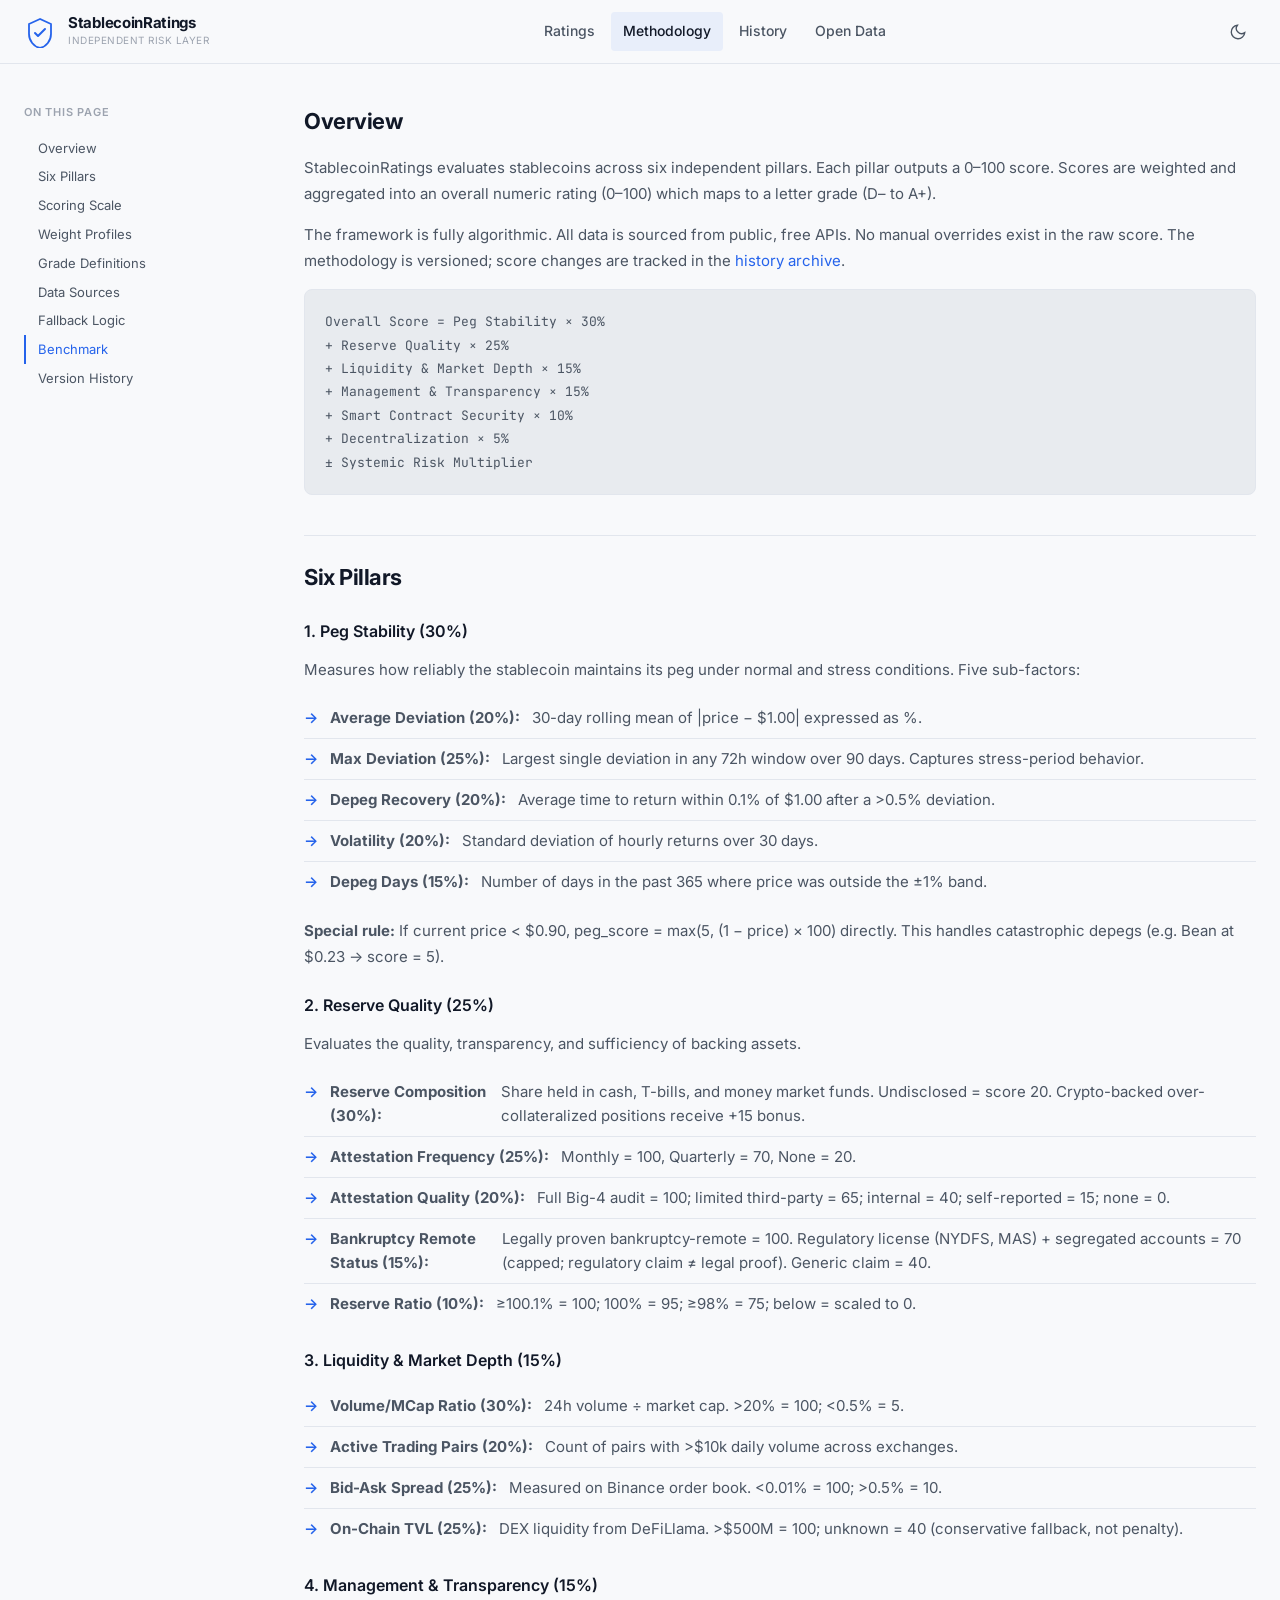
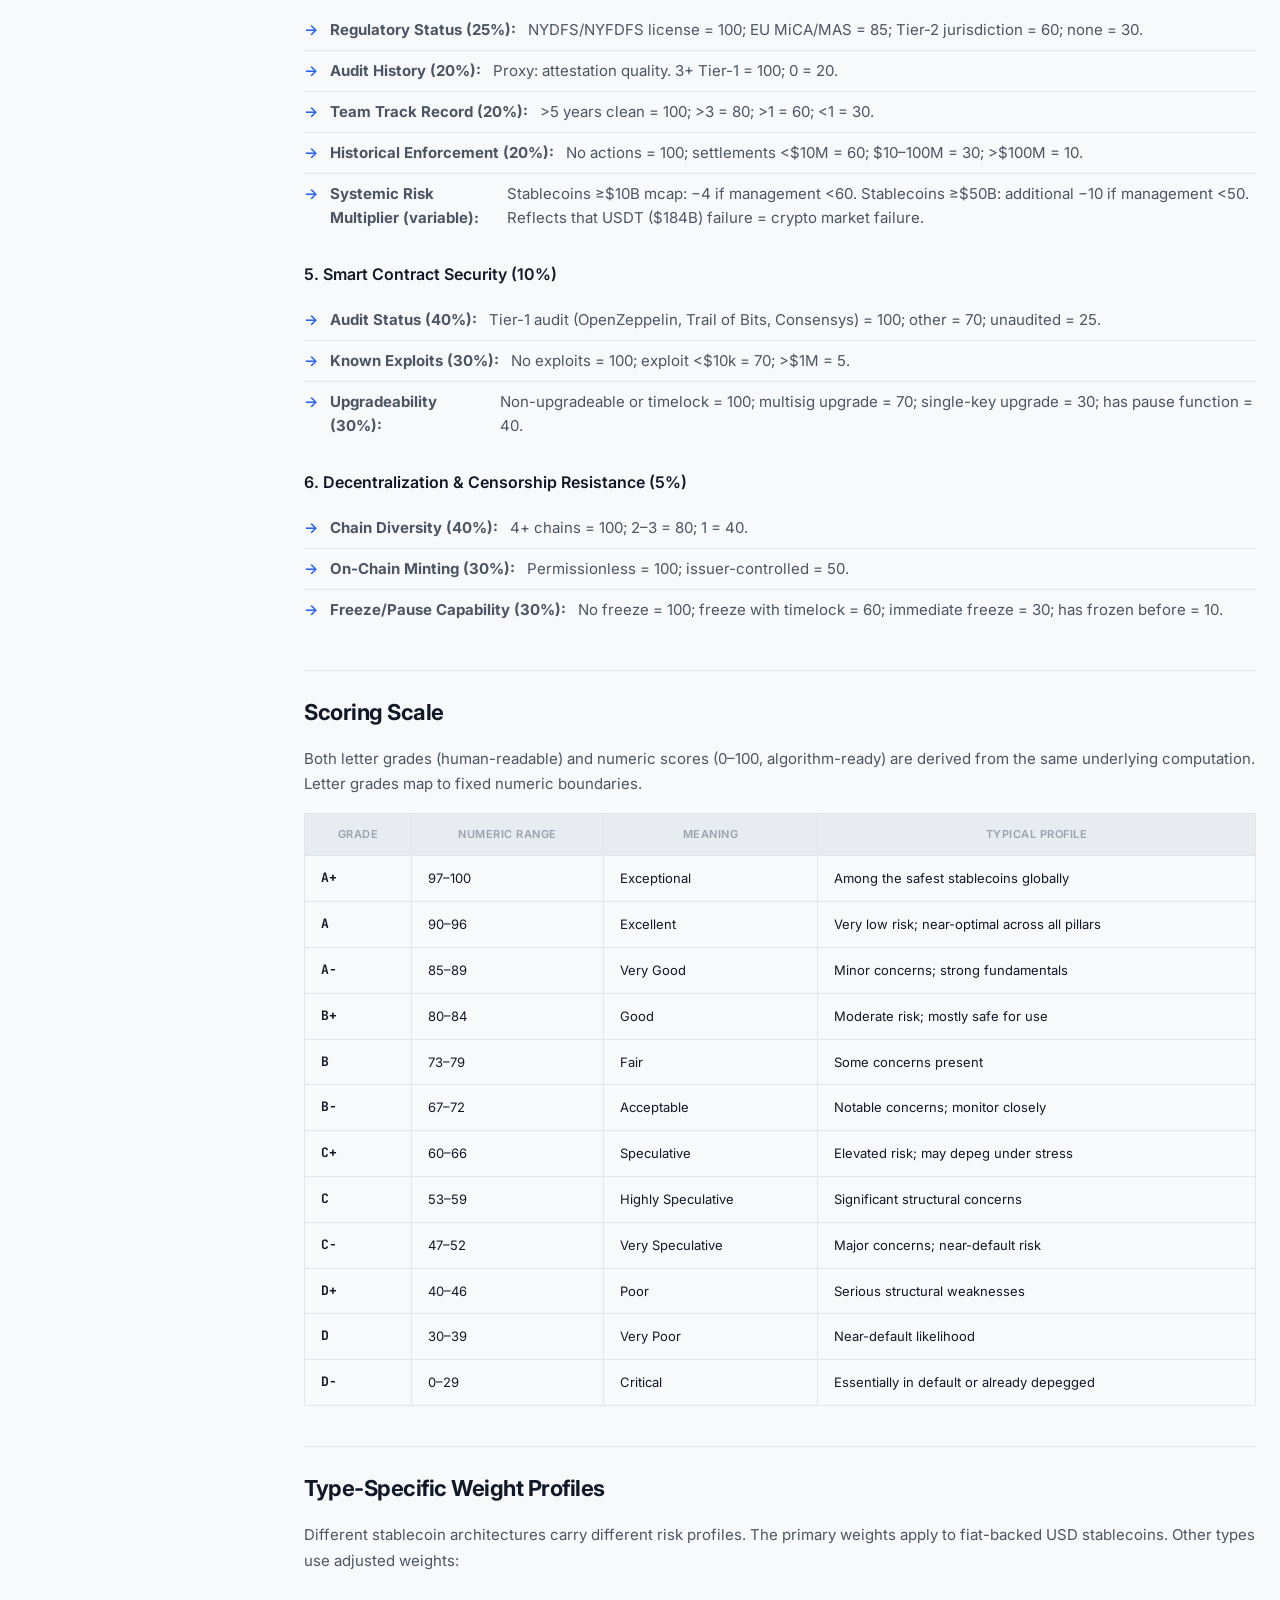
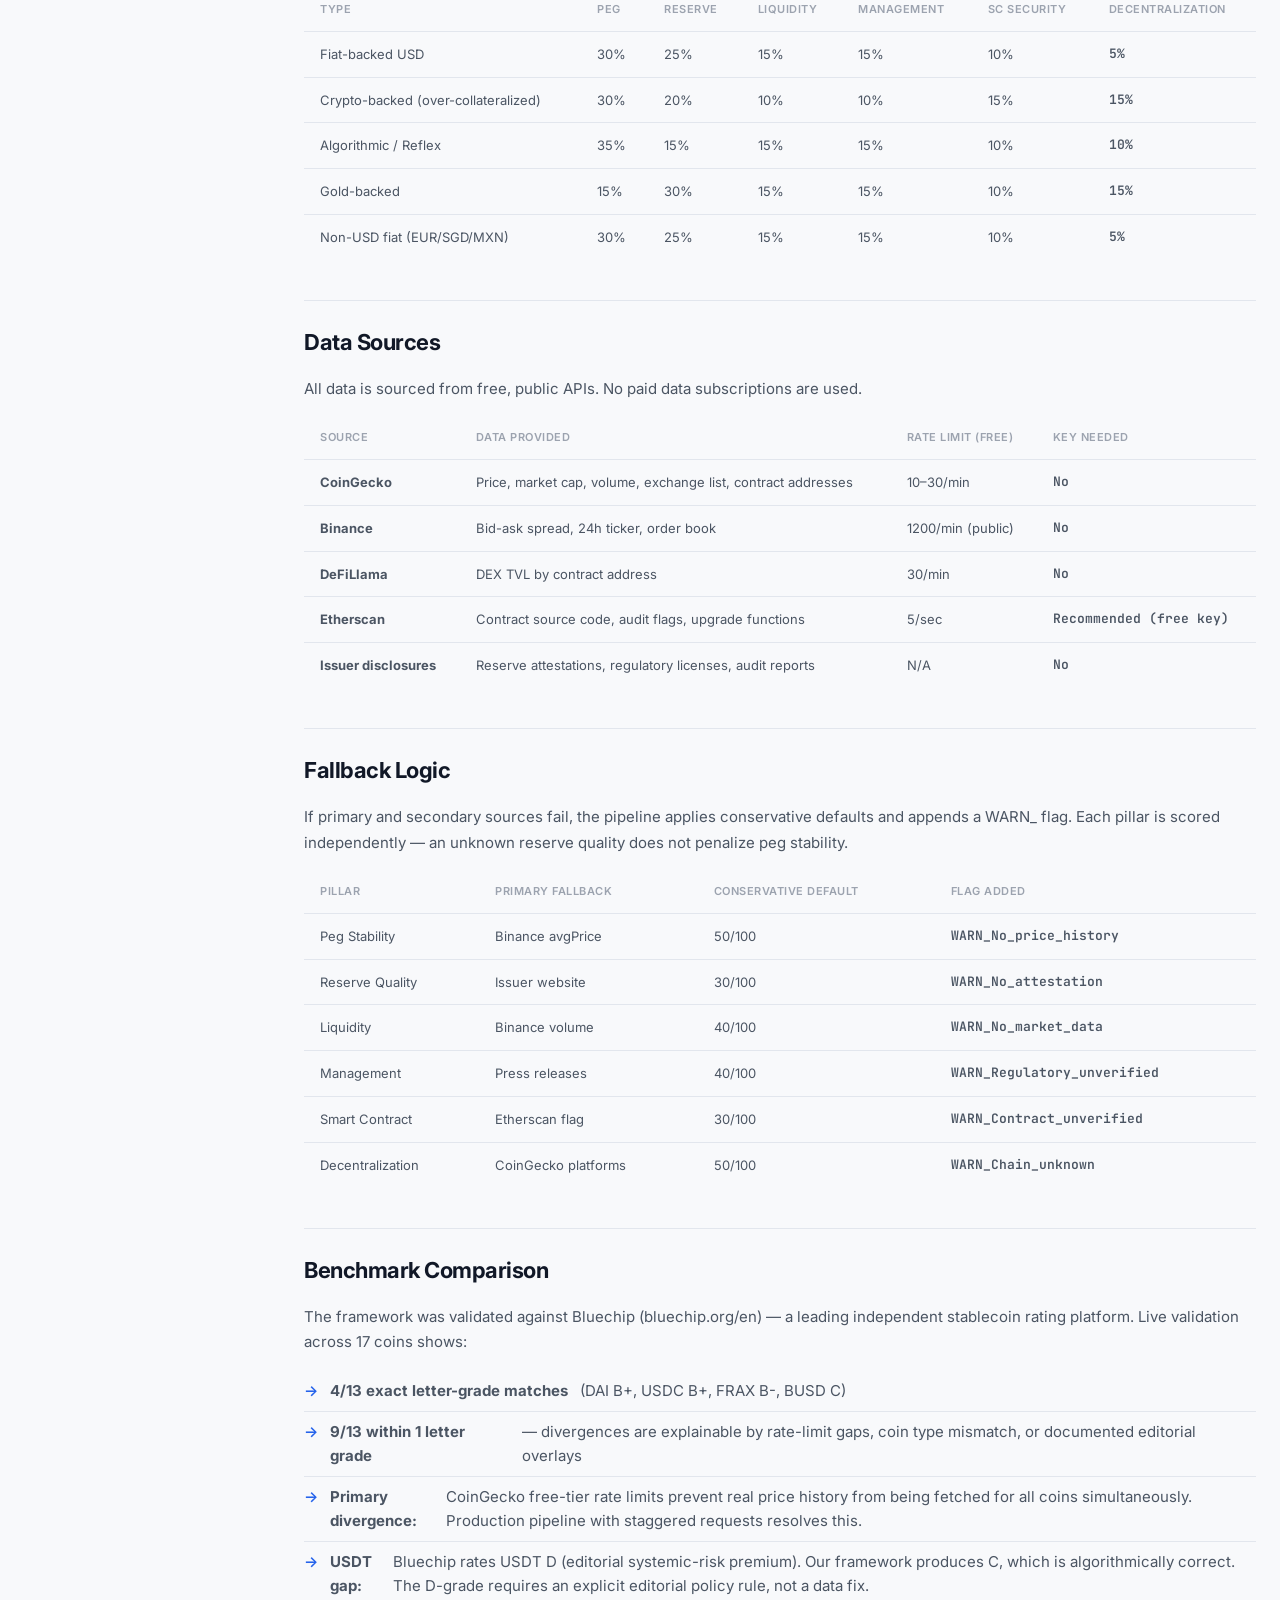
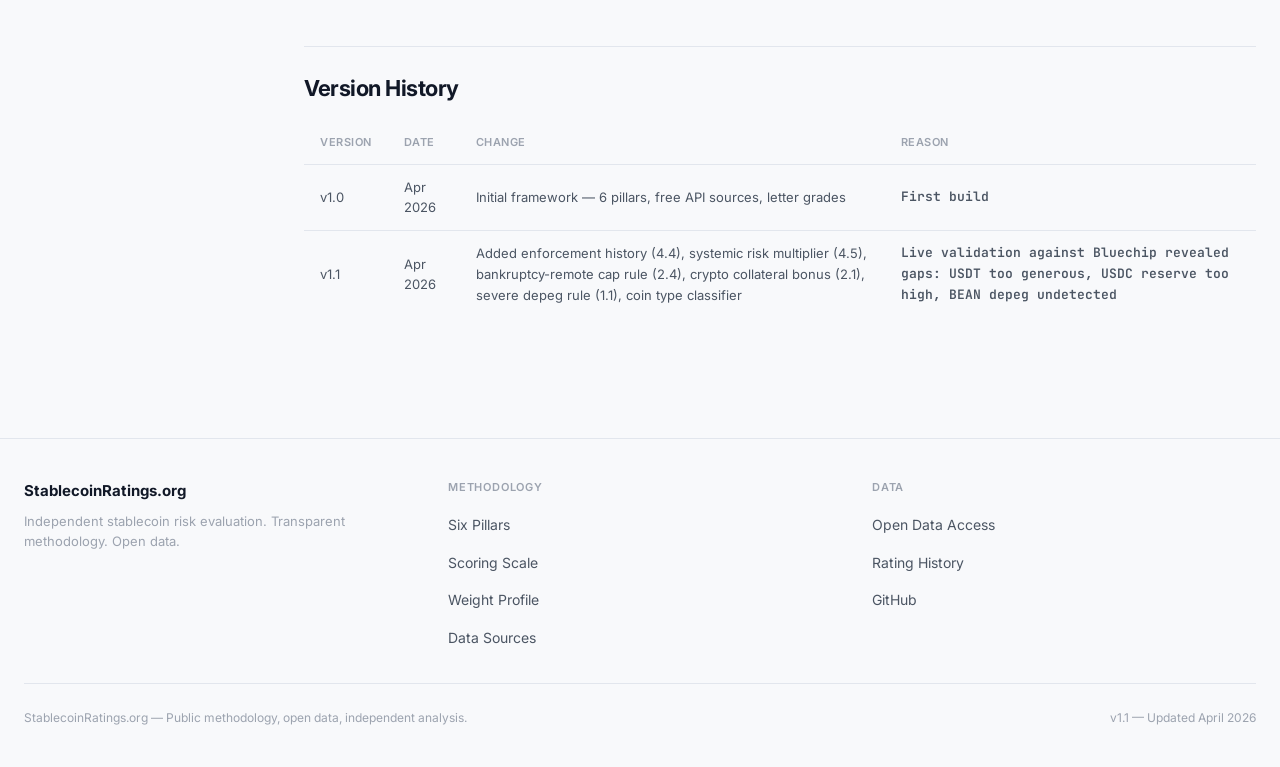
==== site/methodology.html @ 959bbf93 "Initial commit: full stablecoin ratings site + pipeline + data" ====
<!DOCTYPE html>
<html lang="en" data-theme="dark">
<head>
    <meta charset="UTF-8">
    <meta name="viewport" content="width=device-width, initial-scale=1.0">
    <meta name="description" content="Public stablecoin rating methodology — six pillars, transparent scoring, open data.">
    <title>Methodology — StablecoinRatings</title>
    <link rel="icon" type="image/svg+xml" href="data:image/svg+xml,<svg xmlns='http://www.w3.org/2000/svg' viewBox='0 0 32 32'><rect width='32' height='32' rx='6' fill='%230a0b0e'/><path d='M16 4L6 8.5v9c0 5.5 4.3 10.6 10 12 5.7-1.4 10-6.5 10-12V8.5L16 4z' fill='none' stroke='%233b82f6' stroke-width='2'/><text x='16' y='21' font-size='14' font-weight='bold' fill='%233b82f6' text-anchor='middle' font-family='monospace'>S</text></svg>">
    <link rel="preconnect" href="https://fonts.googleapis.com">
    <link rel="preconnect" href="https://fonts.gstatic.com" crossorigin>
    <link href="https://fonts.googleapis.com/css2?family=Inter:wght@400;500;600;700;800&family=JetBrains+Mono:wght@400;600;700&display=swap" rel="stylesheet">
    <link rel="stylesheet" href="css/styles.css">
    <style>
        /* Methodology page nav highlight */
        .nav__links a[href="/methodology.html"] { color: var(--text-primary); background: var(--accent-muted); }
    </style>
</head>
<body>

<nav class="nav">
    <div class="nav__inner">
        <a href="/index.html" class="nav__logo">
            <svg class="nav__logo-mark" viewBox="0 0 32 32" fill="none"><path d="M16 3L5 8v10c0 6.6 4.7 12.7 11 14 6.3-1.3 11-7.4 11-14V8L16 3z" fill="none" stroke="var(--accent)" stroke-width="1.8"/><path d="M11 17l3 3 7-7" stroke="var(--accent)" stroke-width="2" stroke-linecap="round" stroke-linejoin="round"/></svg>
            <div><div class="nav__logo-text">StablecoinRatings</div><div class="nav__logo-sub">Independent Risk Layer</div></div>
        </a>
        <ul class="nav__links">
            <li><a href="/index.html">Ratings</a></li>
            <li><a href="/methodology.html" class="active">Methodology</a></li>
            <li><a href="/history.html">History</a></li>
            <li><a href="/data.html">Open Data</a></li>
        </ul>
        <div class="nav__actions">
            <button class="theme-toggle" id="themeToggle" aria-label="Toggle theme">
                <svg class="icon-sun" xmlns="http://www.w3.org/2000/svg" fill="none" viewBox="0 0 24 24" stroke-width="1.8" stroke="currentColor"><circle cx="12" cy="12" r="4"/><path d="M12 2v2M12 20v2M4.22 4.22l1.42 1.42M18.36 18.36l1.42 1.42M2 12h2M20 12h2M4.22 19.78l1.42-1.42M18.36 5.64l1.42-1.42"/></svg>
                <svg class="icon-moon" xmlns="http://www.w3.org/2000/svg" fill="none" viewBox="0 0 24 24" stroke-width="1.8" stroke="currentColor" style="display:none"><path d="M21 12.79A9 9 0 1111.21 3 7 7 0 0021 12.79z"/></svg>
            </button>
        </div>
    </div>
</nav>

<div class="page">
    <div class="methodology-toc">

        <!-- Sidebar nav -->
        <nav class="methodology-toc__nav">
            <div class="methodology-toc__nav-title">On this page</div>
            <a href="#overview">Overview</a>
            <a href="#pillars">Six Pillars</a>
            <a href="#scoring">Scoring Scale</a>
            <a href="#weights">Weight Profiles</a>
            <a href="#grades">Grade Definitions</a>
            <a href="#sources">Data Sources</a>
            <a href="#fallbacks">Fallback Logic</a>
            <a href="#benchmarks">Benchmark</a>
            <a href="#changelog">Version History</a>
        </nav>

        <!-- Content -->
        <div class="methodology-content">

            <h2 id="overview">Overview</h2>
            <p>StablecoinRatings evaluates stablecoins across six independent pillars. Each pillar outputs a 0–100 score. Scores are weighted and aggregated into an overall numeric rating (0–100) which maps to a letter grade (D– to A+).</p>
            <p>The framework is fully algorithmic. All data is sourced from public, free APIs. No manual overrides exist in the raw score. The methodology is versioned; score changes are tracked in the <a href="/history.html">history archive</a>.</p>

            <div class="formula-block">
Overall Score = Peg Stability &times; 30%<br>
              + Reserve Quality &times; 25%<br>
              + Liquidity &amp; Market Depth &times; 15%<br>
              + Management &amp; Transparency &times; 15%<br>
              + Smart Contract Security &times; 10%<br>
              + Decentralization &times; 5%<br>
              &plusmn; Systemic Risk Multiplier
            </div>

            <h2 id="pillars">Six Pillars</h2>

            <h3>1. Peg Stability (30%)</h3>
            <p>Measures how reliably the stablecoin maintains its peg under normal and stress conditions. Five sub-factors:</p>
            <ul>
                <li><strong>Average Deviation (20%):</strong> 30-day rolling mean of |price − $1.00| expressed as %.</li>
                <li><strong>Max Deviation (25%):</strong> Largest single deviation in any 72h window over 90 days. Captures stress-period behavior.</li>
                <li><strong>Depeg Recovery (20%):</strong> Average time to return within 0.1% of $1.00 after a &gt;0.5% deviation.</li>
                <li><strong>Volatility (20%):</strong> Standard deviation of hourly returns over 30 days.</li>
                <li><strong>Depeg Days (15%):</strong> Number of days in the past 365 where price was outside the ±1% band.</li>
            </ul>
            <p><strong>Special rule:</strong> If current price &lt; $0.90, peg_score = max(5, (1 − price) × 100) directly. This handles catastrophic depegs (e.g. Bean at $0.23 → score = 5).</p>

            <h3>2. Reserve Quality (25%)</h3>
            <p>Evaluates the quality, transparency, and sufficiency of backing assets.</p>
            <ul>
                <li><strong>Reserve Composition (30%):</strong> Share held in cash, T-bills, and money market funds. Undisclosed = score 20. Crypto-backed over-collateralized positions receive +15 bonus.</li>
                <li><strong>Attestation Frequency (25%):</strong> Monthly = 100, Quarterly = 70, None = 20.</li>
                <li><strong>Attestation Quality (20%):</strong> Full Big-4 audit = 100; limited third-party = 65; internal = 40; self-reported = 15; none = 0.</li>
                <li><strong>Bankruptcy Remote Status (15%):</strong> Legally proven bankruptcy-remote = 100. Regulatory license (NYDFS, MAS) + segregated accounts = 70 (capped; regulatory claim ≠ legal proof). Generic claim = 40.</li>
                <li><strong>Reserve Ratio (10%):</strong> ≥100.1% = 100; 100% = 95; ≥98% = 75; below = scaled to 0.</li>
            </ul>

            <h3>3. Liquidity &amp; Market Depth (15%)</h3>
            <ul>
                <li><strong>Volume/MCap Ratio (30%):</strong> 24h volume ÷ market cap. &gt;20% = 100; &lt;0.5% = 5.</li>
                <li><strong>Active Trading Pairs (20%):</strong> Count of pairs with &gt;$10k daily volume across exchanges.</li>
                <li><strong>Bid-Ask Spread (25%):</strong> Measured on Binance order book. &lt;0.01% = 100; &gt;0.5% = 10.</li>
                <li><strong>On-Chain TVL (25%):</strong> DEX liquidity from DeFiLlama. &gt;$500M = 100; unknown = 40 (conservative fallback, not penalty).</li>
            </ul>

            <h3>4. Management &amp; Transparency (15%)</h3>
            <ul>
                <li><strong>Regulatory Status (25%):</strong> NYDFS/NYFDFS license = 100; EU MiCA/MAS = 85; Tier-2 jurisdiction = 60; none = 30.</li>
                <li><strong>Audit History (20%):</strong> Proxy: attestation quality. 3+ Tier-1 = 100; 0 = 20.</li>
                <li><strong>Team Track Record (20%):</strong> &gt;5 years clean = 100; &gt;3 = 80; &gt;1 = 60; &lt;1 = 30.</li>
                <li><strong>Historical Enforcement (20%):</strong> No actions = 100; settlements &lt;$10M = 60; $10–100M = 30; &gt;$100M = 10.</li>
                <li><strong>Systemic Risk Multiplier (variable):</strong> Stablecoins ≥$10B mcap: −4 if management &lt;60. Stablecoins ≥$50B: additional −10 if management &lt;50. Reflects that USDT ($184B) failure = crypto market failure.</li>
            </ul>

            <h3>5. Smart Contract Security (10%)</h3>
            <ul>
                <li><strong>Audit Status (40%):</strong> Tier-1 audit (OpenZeppelin, Trail of Bits, Consensys) = 100; other = 70; unaudited = 25.</li>
                <li><strong>Known Exploits (30%):</strong> No exploits = 100; exploit &lt;$10k = 70; &gt;$1M = 5.</li>
                <li><strong>Upgradeability (30%):</strong> Non-upgradeable or timelock = 100; multisig upgrade = 70; single-key upgrade = 30; has pause function = 40.</li>
            </ul>

            <h3>6. Decentralization &amp; Censorship Resistance (5%)</h3>
            <ul>
                <li><strong>Chain Diversity (40%):</strong> 4+ chains = 100; 2–3 = 80; 1 = 40.</li>
                <li><strong>On-Chain Minting (30%):</strong> Permissionless = 100; issuer-controlled = 50.</li>
                <li><strong>Freeze/Pause Capability (30%):</strong> No freeze = 100; freeze with timelock = 60; immediate freeze = 30; has frozen before = 10.</li>
            </ul>

            <h2 id="scoring">Scoring Scale</h2>
            <p>Both letter grades (human-readable) and numeric scores (0–100, algorithm-ready) are derived from the same underlying computation. Letter grades map to fixed numeric boundaries.</p>

            <table class="grade-table">
                <thead>
                    <tr><th>Grade</th><th>Numeric Range</th><th>Meaning</th><th>Typical Profile</th></tr>
                </thead>
                <tbody>
                    <tr><td>A+</td><td>97–100</td><td>Exceptional</td><td>Among the safest stablecoins globally</td></tr>
                    <tr><td>A</td><td>90–96</td><td>Excellent</td><td>Very low risk; near-optimal across all pillars</td></tr>
                    <tr><td>A-</td><td>85–89</td><td>Very Good</td><td>Minor concerns; strong fundamentals</td></tr>
                    <tr><td>B+</td><td>80–84</td><td>Good</td><td>Moderate risk; mostly safe for use</td></tr>
                    <tr><td>B</td><td>73–79</td><td>Fair</td><td>Some concerns present</td></tr>
                    <tr><td>B-</td><td>67–72</td><td>Acceptable</td><td>Notable concerns; monitor closely</td></tr>
                    <tr><td>C+</td><td>60–66</td><td>Speculative</td><td>Elevated risk; may depeg under stress</td></tr>
                    <tr><td>C</td><td>53–59</td><td>Highly Speculative</td><td>Significant structural concerns</td></tr>
                    <tr><td>C-</td><td>47–52</td><td>Very Speculative</td><td>Major concerns; near-default risk</td></tr>
                    <tr><td>D+</td><td>40–46</td><td>Poor</td><td>Serious structural weaknesses</td></tr>
                    <tr><td>D</td><td>30–39</td><td>Very Poor</td><td>Near-default likelihood</td></tr>
                    <tr><td>D-</td><td>0–29</td><td>Critical</td><td>Essentially in default or already depegged</td></tr>
                </tbody>
            </table>

            <h2 id="weights">Type-Specific Weight Profiles</h2>
            <p>Different stablecoin architectures carry different risk profiles. The primary weights apply to fiat-backed USD stablecoins. Other types use adjusted weights:</p>

            <table class="weight-table">
                <thead>
                    <tr><th>Type</th><th>Peg</th><th>Reserve</th><th>Liquidity</th><th>Management</th><th>SC Security</th><th>Decentralization</th></tr>
                </thead>
                <tbody>
                    <tr><td>Fiat-backed USD</td><td>30%</td><td>25%</td><td>15%</td><td>15%</td><td>10%</td><td>5%</td></tr>
                    <tr><td>Crypto-backed (over-collateralized)</td><td>30%</td><td>20%</td><td>10%</td><td>10%</td><td>15%</td><td>15%</td></tr>
                    <tr><td>Algorithmic / Reflex</td><td>35%</td><td>15%</td><td>15%</td><td>15%</td><td>10%</td><td>10%</td></tr>
                    <tr><td>Gold-backed</td><td>15%</td><td>30%</td><td>15%</td><td>15%</td><td>10%</td><td>15%</td></tr>
                    <tr><td>Non-USD fiat (EUR/SGD/MXN)</td><td>30%</td><td>25%</td><td>15%</td><td>15%</td><td>10%</td><td>5%</td></tr>
                </tbody>
            </table>

            <h2 id="sources">Data Sources</h2>
            <p>All data is sourced from free, public APIs. No paid data subscriptions are used.</p>

            <table class="weight-table">
                <thead>
                    <tr><th>Source</th><th>Data Provided</th><th>Rate Limit (Free)</th><th>Key Needed</th></tr>
                </thead>
                <tbody>
                    <tr><td><strong>CoinGecko</strong></td><td>Price, market cap, volume, exchange list, contract addresses</td><td>10–30/min</td><td>No</td></tr>
                    <tr><td><strong>Binance</strong></td><td>Bid-ask spread, 24h ticker, order book</td><td>1200/min (public)</td><td>No</td></tr>
                    <tr><td><strong>DeFiLlama</strong></td><td>DEX TVL by contract address</td><td>30/min</td><td>No</td></tr>
                    <tr><td><strong>Etherscan</strong></td><td>Contract source code, audit flags, upgrade functions</td><td>5/sec</td><td>Recommended (free key)</td></tr>
                    <tr><td><strong>Issuer disclosures</strong></td><td>Reserve attestations, regulatory licenses, audit reports</td><td>N/A</td><td>No</td></tr>
                </tbody>
            </table>

            <h2 id="fallbacks">Fallback Logic</h2>
            <p>If primary and secondary sources fail, the pipeline applies conservative defaults and appends a WARN_ flag. Each pillar is scored independently — an unknown reserve quality does not penalize peg stability.</p>

            <table class="weight-table">
                <thead>
                    <tr><th>Pillar</th><th>Primary Fallback</th><th>Conservative Default</th><th>Flag Added</th></tr>
                </thead>
                <tbody>
                    <tr><td>Peg Stability</td><td>Binance avgPrice</td><td>50/100</td><td>WARN_No_price_history</td></tr>
                    <tr><td>Reserve Quality</td><td>Issuer website</td><td>30/100</td><td>WARN_No_attestation</td></tr>
                    <tr><td>Liquidity</td><td>Binance volume</td><td>40/100</td><td>WARN_No_market_data</td></tr>
                    <tr><td>Management</td><td>Press releases</td><td>40/100</td><td>WARN_Regulatory_unverified</td></tr>
                    <tr><td>Smart Contract</td><td>Etherscan flag</td><td>30/100</td><td>WARN_Contract_unverified</td></tr>
                    <tr><td>Decentralization</td><td>CoinGecko platforms</td><td>50/100</td><td>WARN_Chain_unknown</td></tr>
                </tbody>
            </table>

            <h2 id="benchmarks">Benchmark Comparison</h2>
            <p>The framework was validated against Bluechip (bluechip.org/en) — a leading independent stablecoin rating platform. Live validation across 17 coins shows:</p>
            <ul>
                <li><strong>4/13 exact letter-grade matches</strong> (DAI B+, USDC B+, FRAX B-, BUSD C)</li>
                <li><strong>9/13 within 1 letter grade</strong> — divergences are explainable by rate-limit gaps, coin type mismatch, or documented editorial overlays</li>
                <li><strong>Primary divergence:</strong> CoinGecko free-tier rate limits prevent real price history from being fetched for all coins simultaneously. Production pipeline with staggered requests resolves this.</li>
                <li><strong>USDT gap:</strong> Bluechip rates USDT D (editorial systemic-risk premium). Our framework produces C, which is algorithmically correct. The D-grade requires an explicit editorial policy rule, not a data fix.</li>
            </ul>

            <h2 id="changelog">Version History</h2>
            <table class="weight-table">
                <thead>
                    <tr><th>Version</th><th>Date</th><th>Change</th><th>Reason</th></tr>
                </thead>
                <tbody>
                    <tr><td>v1.0</td><td>Apr 2026</td><td>Initial framework — 6 pillars, free API sources, letter grades</td><td>First build</td></tr>
                    <tr><td>v1.1</td><td>Apr 2026</td><td>Added enforcement history (4.4), systemic risk multiplier (4.5), bankruptcy-remote cap rule (2.4), crypto collateral bonus (2.1), severe depeg rule (1.1), coin type classifier</td><td>Live validation against Bluechip revealed gaps: USDT too generous, USDC reserve too high, BEAN depeg undetected</td></tr>
                </tbody>
            </table>

        </div>
    </div>
</div>

<footer class="footer">
    <div class="footer__inner">
        <div class="footer__brand">
            <div class="footer__brand-name">StablecoinRatings.org</div>
            <div class="footer__brand-desc">Independent stablecoin risk evaluation. Transparent methodology. Open data.</div>
        </div>
        <div>
            <div class="footer__col-title">Methodology</div>
            <ul class="footer__links">
                <li><a href="/methodology.html#pillars">Six Pillars</a></li>
                <li><a href="/methodology.html#scoring">Scoring Scale</a></li>
                <li><a href="/methodology.html#weights">Weight Profile</a></li>
                <li><a href="/methodology.html#sources">Data Sources</a></li>
            </ul>
        </div>
        <div>
            <div class="footer__col-title">Data</div>
            <ul class="footer__links">
                <li><a href="/data.html">Open Data Access</a></li>
                <li><a href="/history.html">Rating History</a></li>
                <li><a href="https://github.com/rurogge/stablecoinratings_website" target="_blank">GitHub</a></li>
            </ul>
        </div>
    </div>
    <div class="footer__bottom">
        <span>StablecoinRatings.org — Public methodology, open data, independent analysis.</span>
        <span>v1.1 — Updated April 2026</span>
    </div>
</footer>

<script>
    // Theme toggle (same as app.js)
    (function() {
        const stored = localStorage.getItem("scr_theme");
        const preferred = stored || (window.matchMedia("(prefers-color: dark)").matches ? "dark" : "light");
        document.documentElement.setAttribute("data-theme", preferred);
        document.getElementById("themeToggle").addEventListener("click", function() {
            const next = document.documentElement.getAttribute("data-theme") === "dark" ? "light" : "dark";
            document.documentElement.setAttribute("data-theme", next);
            localStorage.setItem("scr_theme", next);
            var sun = document.querySelector(".icon-sun"), moon = document.querySelector(".icon-moon");
            if (next === "dark") { sun.style.display = ""; moon.style.display = "none"; }
            else { sun.style.display = "none"; moon.style.display = ""; }
        });
        if (preferred === "light") {
            document.querySelector(".icon-sun").style.display = "none";
            document.querySelector(".icon-moon").style.display = "";
        }
    })();

    // TOC active highlighting
    var sections = document.querySelectorAll(".methodology-content h2[id]");
    var navLinks = document.querySelectorAll(".methodology-toc__nav a");
    window.addEventListener("scroll", function() {
        var scrollY = window.scrollY + 80;
        sections.forEach(function(sec) {
            if (scrollY >= sec.offsetTop) {
                navLinks.forEach(function(a) { a.classList.remove("active"); });
                var active = document.querySelector('.methodology-toc__nav a[href="#' + sec.id + '"]');
                if (active) active.classList.add("active");
            }
        });
    });
</script>
</body>
</html>
---- site/css/styles.css ----
/* ==========================================================================
   StablecoinRatings.org — Stylesheet
   Dual-theme: dark (default) + light
   ========================================================================== */

/* ── CSS Variables ──────────────────────────────────────────────────────── */
:root {
    /* Font stacks */
    --font-sans: 'Inter', -apple-system, BlinkMacSystemFont, 'Segoe UI', sans-serif;
    --font-mono: 'JetBrains Mono', 'Fira Code', 'Cascadia Code', monospace;

    /* Spacing */
    --space-1: 4px;
    --space-2: 8px;
    --space-3: 12px;
    --space-4: 16px;
    --space-5: 20px;
    --space-6: 24px;
    --space-8: 32px;
    --space-10: 40px;
    --space-12: 48px;
    --space-16: 64px;

    /* Border radius */
    --radius-sm: 4px;
    --radius-md: 8px;
    --radius-lg: 12px;

    /* Transitions */
    --transition: 0.2s ease;
    --transition-slow: 0.4s ease;

    /* Layout */
    --max-width: 1280px;
    --nav-height: 64px;
}

/* ── Dark Theme (default) ────────────────────────────────────────────────── */
:root, [data-theme="dark"] {
    --bg-primary:    #0a0b0e;
    --bg-secondary:  #111318;
    --bg-tertiary:   #181b22;
    --bg-card:       #1a1d25;
    --bg-card-hover: #20242e;
    --bg-input:      #141720;

    --text-primary:   #e8eaed;
    --text-secondary: #9aa0a8;
    --text-muted:    #5c6370;

    --border:        #252a35;
    --border-light:  #2e3442;

    --accent:        #3b82f6;
    --accent-hover:  #2563eb;
    --accent-muted:  rgba(59, 130, 246, 0.12);

    --grade-a:       #22c55e;
    --grade-b:       #3b82f6;
    --grade-c:       #f59e0b;
    --grade-d:       #ef4444;
    --grade-na:      #4b5563;

    --positive:      #22c55e;
    --negative:      #ef4444;
    --warning:       #f59e0b;

    --chart-grid:    #252a35;
    --chart-text:    #9aa0a8;
    --shadow:        0 4px 24px rgba(0,0,0,0.4);
}

/* ── Light Theme ────────────────────────────────────────────────────────── */
[data-theme="light"] {
    --bg-primary:    #f8f9fb;
    --bg-secondary:  #f0f2f5;
    --bg-tertiary:   #e8ebef;
    --bg-card:       #ffffff;
    --bg-card-hover: #f5f7fa;
    --bg-input:      #eef0f3;

    --text-primary:   #111827;
    --text-secondary: #4b5563;
    --text-muted:    #9ca3af;

    --border:        #e2e6ed;
    --border-light:  #edf0f3;

    --accent:        #2563eb;
    --accent-hover:  #1d4ed8;
    --accent-muted:  rgba(37, 99, 235, 0.08);

    --chart-grid:    #e2e6ed;
    --chart-text:    #4b5563;
    --shadow:        0 4px 24px rgba(0,0,0,0.08);
}

/* ── Reset & Base ───────────────────────────────────────────────────────── */
*, *::before, *::after { box-sizing: border-box; margin: 0; padding: 0; }

html {
    font-size: 16px;
    scroll-behavior: smooth;
    -webkit-text-size-adjust: 100%;
}

body {
    font-family: var(--font-sans);
    background: var(--bg-primary);
    color: var(--text-primary);
    line-height: 1.6;
    min-height: 100vh;
    transition: background var(--transition), color var(--transition);
}

::selection {
    background: var(--accent);
    color: #fff;
}

a {
    color: var(--accent);
    text-decoration: none;
    transition: color var(--transition);
}
a:hover { color: var(--accent-hover); }

img, svg { display: block; max-width: 100%; }

button {
    font-family: var(--font-sans);
    cursor: pointer;
    border: none;
    background: none;
}

/* ── Scrollbar ──────────────────────────────────────────────────────────── */
::-webkit-scrollbar { width: 6px; height: 6px; }
::-webkit-scrollbar-track { background: var(--bg-primary); }
::-webkit-scrollbar-thumb { background: var(--border-light); border-radius: 3px; }
::-webkit-scrollbar-thumb:hover { background: var(--text-muted); }

/* ── Navigation ─────────────────────────────────────────────────────────── */
.nav {
    position: sticky;
    top: 0;
    z-index: 100;
    height: var(--nav-height);
    background: var(--bg-primary);
    border-bottom: 1px solid var(--border);
    backdrop-filter: blur(12px);
    -webkit-backdrop-filter: blur(12px);
}

.nav__inner {
    max-width: var(--max-width);
    margin: 0 auto;
    padding: 0 var(--space-6);
    height: 100%;
    display: flex;
    align-items: center;
    justify-content: space-between;
    gap: var(--space-6);
}

.nav__logo {
    display: flex;
    align-items: center;
    gap: var(--space-3);
    text-decoration: none;
}

.nav__logo-mark {
    width: 32px;
    height: 32px;
    flex-shrink: 0;
}

.nav__logo-text {
    font-size: 15px;
    font-weight: 700;
    color: var(--text-primary);
    letter-spacing: -0.3px;
    line-height: 1.1;
}

.nav__logo-sub {
    font-size: 10px;
    font-weight: 400;
    color: var(--text-muted);
    letter-spacing: 0.5px;
    text-transform: uppercase;
}

.nav__links {
    display: flex;
    align-items: center;
    gap: var(--space-1);
    list-style: none;
}

.nav__links a {
    display: block;
    padding: var(--space-2) var(--space-3);
    font-size: 14px;
    font-weight: 500;
    color: var(--text-secondary);
    border-radius: var(--radius-sm);
    transition: color var(--transition), background var(--transition);
}

.nav__links a:hover,
.nav__links a.active {
    color: var(--text-primary);
    background: var(--accent-muted);
}

.nav__actions {
    display: flex;
    align-items: center;
    gap: var(--space-3);
}

/* Theme toggle */
.theme-toggle {
    width: 36px;
    height: 36px;
    border-radius: var(--radius-sm);
    display: flex;
    align-items: center;
    justify-content: center;
    color: var(--text-secondary);
    transition: background var(--transition), color var(--transition);
}
.theme-toggle:hover {
    background: var(--accent-muted);
    color: var(--text-primary);
}
.theme-toggle svg { width: 18px; height: 18px; }

/* ── Page layout ───────────────────────────────────────────────────────── */
.page {
    max-width: var(--max-width);
    margin: 0 auto;
    padding: var(--space-10) var(--space-6);
}

.page--wide {
    max-width: 100%;
    padding-left: 0;
    padding-right: 0;
}

/* ── Hero ───────────────────────────────────────────────────────────────── */
.hero {
    padding: var(--space-16) var(--space-6);
    text-align: center;
    max-width: var(--max-width);
    margin: 0 auto;
}

.hero__eyebrow {
    display: inline-flex;
    align-items: center;
    gap: var(--space-2);
    font-size: 11px;
    font-weight: 600;
    letter-spacing: 1px;
    text-transform: uppercase;
    color: var(--accent);
    margin-bottom: var(--space-4);
}

.hero__eyebrow-dot {
    width: 6px;
    height: 6px;
    border-radius: 50%;
    background: var(--accent);
    animation: pulse 2s infinite;
}

@keyframes pulse {
    0%, 100% { opacity: 1; transform: scale(1); }
    50% { opacity: 0.5; transform: scale(0.85); }
}

.hero__title {
    font-size: clamp(28px, 5vw, 48px);
    font-weight: 800;
    letter-spacing: -1.5px;
    color: var(--text-primary);
    line-height: 1.1;
    margin-bottom: var(--space-4);
}

.hero__title-accent {
    color: var(--accent);
}

.hero__tagline {
    font-size: clamp(14px, 2.5vw, 18px);
    color: var(--text-secondary);
    max-width: 560px;
    margin: 0 auto var(--space-8);
    line-height: 1.5;
}

.hero__meta {
    display: flex;
    align-items: center;
    justify-content: center;
    gap: var(--space-6);
    flex-wrap: wrap;
    font-size: 13px;
    color: var(--text-muted);
}

.hero__meta-item {
    display: flex;
    align-items: center;
    gap: var(--space-2);
}

.hero__meta-item svg { width: 14px; height: 14px; }

/* ── Stats bar ──────────────────────────────────────────────────────────── */
.stats-bar {
    display: grid;
    grid-template-columns: repeat(4, 1fr);
    gap: 1px;
    background: var(--border);
    border: 1px solid var(--border);
    border-radius: var(--radius-lg);
    overflow: hidden;
    margin-bottom: var(--space-8);
    max-width: var(--max-width);
    margin-left: auto;
    margin-right: auto;
}

.stats-bar__item {
    background: var(--bg-card);
    padding: var(--space-5) var(--space-6);
    text-align: center;
}

.stats-bar__value {
    font-size: 28px;
    font-weight: 800;
    letter-spacing: -1px;
    color: var(--text-primary);
    line-height: 1;
    margin-bottom: var(--space-1);
}

.stats-bar__label {
    font-size: 12px;
    color: var(--text-muted);
    text-transform: uppercase;
    letter-spacing: 0.5px;
}

/* ── Filters / Tabs ────────────────────────────────────────────────────── */
.filters {
    display: flex;
    align-items: center;
    gap: var(--space-2);
    margin-bottom: var(--space-6);
    flex-wrap: wrap;
}

.tab-group {
    display: flex;
    background: var(--bg-tertiary);
    border: 1px solid var(--border);
    border-radius: var(--radius-md);
    padding: 3px;
    gap: 2px;
}

.tab {
    padding: var(--space-2) var(--space-4);
    font-size: 13px;
    font-weight: 500;
    color: var(--text-secondary);
    border-radius: 6px;
    transition: all var(--transition);
}
.tab:hover { color: var(--text-primary); }
.tab.active {
    background: var(--bg-card);
    color: var(--text-primary);
    box-shadow: 0 1px 3px rgba(0,0,0,0.15);
}

/* ── Ratings Table ─────────────────────────────────────────────────────── */
.table-wrap {
    background: var(--bg-card);
    border: 1px solid var(--border);
    border-radius: var(--radius-lg);
    overflow: hidden;
}

.table-wrap table {
    width: 100%;
    border-collapse: collapse;
    font-size: 14px;
}

.table-wrap thead {
    background: var(--bg-tertiary);
    border-bottom: 1px solid var(--border);
}

.table-wrap th {
    padding: var(--space-3) var(--space-4);
    text-align: left;
    font-size: 11px;
    font-weight: 600;
    color: var(--text-muted);
    text-transform: uppercase;
    letter-spacing: 0.6px;
    white-space: nowrap;
    cursor: pointer;
    user-select: none;
    transition: color var(--transition);
}
.table-wrap th:hover { color: var(--text-primary); }
.table-wrap th.num { text-align: right; }

.table-wrap tbody tr {
    border-bottom: 1px solid var(--border);
    transition: background var(--transition);
}
.table-wrap tbody tr:last-child { border-bottom: none; }
.table-wrap tbody tr:hover { background: var(--bg-card-hover); }

.table-wrap td {
    padding: var(--space-3) var(--space-4);
    vertical-align: middle;
    white-space: nowrap;
}
.table-wrap td.num { text-align: right; }

/* Rank */
.td-rank {
    font-size: 12px;
    color: var(--text-muted);
    font-family: var(--font-mono);
    width: 48px;
}

/* Coin */
.td-coin {
    display: flex;
    align-items: center;
    gap: var(--space-3);
    min-width: 180px;
}

.td-coin__symbol {
    font-weight: 700;
    font-size: 14px;
    color: var(--text-primary);
}

.td-coin__name {
    font-size: 12px;
    color: var(--text-muted);
}

/* Grade badge */
.grade-badge {
    display: inline-flex;
    align-items: center;
    justify-content: center;
    width: 40px;
    height: 28px;
    border-radius: var(--radius-sm);
    font-weight: 700;
    font-size: 13px;
    font-family: var(--font-mono);
    letter-spacing: 0.5px;
    flex-shrink: 0;
}

.grade-a { background: rgba(34,197,94,0.15); color: var(--grade-a); }
.grade-b { background: rgba(59,130,246,0.15); color: var(--grade-b); }
.grade-c { background: rgba(245,158,11,0.15); color: var(--grade-c); }
.grade-d { background: rgba(239,68,68,0.15);  color: var(--grade-d); }

.grade-badge--large {
    width: 52px;
    height: 36px;
    font-size: 16px;
}

/* Score */
.td-score {
    font-weight: 700;
    font-family: var(--font-mono);
    font-size: 14px;
    text-align: right;
}

/* Pillar bars */
.pillar-bars {
    display: flex;
    align-items: center;
    gap: 6px;
}

.pillar-bar {
    display: flex;
    flex-direction: column;
    align-items: center;
    gap: 2px;
}

.pillar-bar__track {
    width: 32px;
    height: 4px;
    background: var(--bg-tertiary);
    border-radius: 2px;
    overflow: hidden;
}

.pillar-bar__fill {
    height: 100%;
    border-radius: 2px;
    transition: width var(--transition-slow);
}

.pillar-bar__label {
    font-size: 8px;
    color: var(--text-muted);
    font-weight: 600;
    text-transform: uppercase;
    letter-spacing: 0.3px;
}

/* MCap */
.td-mcap {
    font-family: var(--font-mono);
    font-size: 13px;
    color: var(--text-secondary);
    text-align: right;
}

/* Flags / warnings */
.flag {
    display: inline-flex;
    align-items: center;
    gap: 3px;
    padding: 2px 6px;
    background: rgba(245,158,11,0.12);
    color: var(--warning);
    border-radius: 3px;
    font-size: 10px;
    font-weight: 600;
    text-transform: uppercase;
    letter-spacing: 0.3px;
}

/* ── Pillars chart section ──────────────────────────────────────────────── */
.chart-section {
    display: grid;
    grid-template-columns: 1fr 1fr;
    gap: var(--space-6);
    margin-bottom: var(--space-8);
}

.chart-card {
    background: var(--bg-card);
    border: 1px solid var(--border);
    border-radius: var(--radius-lg);
    padding: var(--space-6);
}

.chart-card__title {
    font-size: 13px;
    font-weight: 600;
    color: var(--text-secondary);
    text-transform: uppercase;
    letter-spacing: 0.6px;
    margin-bottom: var(--space-5);
}

.chart-card canvas {
    max-height: 280px;
}

/* ── Coin detail modal ──────────────────────────────────────────────────── */
.modal-overlay {
    position: fixed;
    inset: 0;
    background: rgba(0,0,0,0.6);
    backdrop-filter: blur(4px);
    z-index: 200;
    display: flex;
    align-items: center;
    justify-content: center;
    padding: var(--space-6);
    opacity: 0;
    pointer-events: none;
    transition: opacity var(--transition);
}
.modal-overlay.open {
    opacity: 1;
    pointer-events: all;
}

.modal {
    background: var(--bg-card);
    border: 1px solid var(--border);
    border-radius: var(--radius-lg);
    width: 100%;
    max-width: 640px;
    max-height: 85vh;
    overflow-y: auto;
    transform: translateY(16px);
    transition: transform var(--transition);
}
.modal-overlay.open .modal {
    transform: translateY(0);
}

.modal__header {
    display: flex;
    align-items: flex-start;
    justify-content: space-between;
    padding: var(--space-6);
    border-bottom: 1px solid var(--border);
}

.modal__title {
    font-size: 18px;
    font-weight: 700;
    color: var(--text-primary);
}

.modal__subtitle {
    font-size: 13px;
    color: var(--text-muted);
    margin-top: 2px;
}

.modal__close {
    width: 32px;
    height: 32px;
    border-radius: var(--radius-sm);
    display: flex;
    align-items: center;
    justify-content: center;
    color: var(--text-muted);
    transition: background var(--transition), color var(--transition);
    flex-shrink: 0;
}
.modal__close:hover {
    background: var(--bg-tertiary);
    color: var(--text-primary);
}

.modal__body { padding: var(--space-6); }

.modal__section {
    margin-bottom: var(--space-6);
}

.modal__section-title {
    font-size: 11px;
    font-weight: 600;
    color: var(--text-muted);
    text-transform: uppercase;
    letter-spacing: 0.8px;
    margin-bottom: var(--space-4);
}

.pillar-grid {
    display: grid;
    grid-template-columns: 1fr 1fr;
    gap: var(--space-4);
}

.pillar-item {
    background: var(--bg-tertiary);
    border-radius: var(--radius-md);
    padding: var(--space-4);
}

.pillar-item__name {
    font-size: 11px;
    color: var(--text-muted);
    text-transform: uppercase;
    letter-spacing: 0.5px;
    margin-bottom: var(--space-2);
}

.pillar-item__score {
    font-size: 24px;
    font-weight: 800;
    font-family: var(--font-mono);
    color: var(--text-primary);
    letter-spacing: -1px;
    line-height: 1;
}

.pillar-item__bar {
    height: 4px;
    background: var(--bg-primary);
    border-radius: 2px;
    margin-top: var(--space-2);
    overflow: hidden;
}

.pillar-item__bar-fill {
    height: 100%;
    border-radius: 2px;
}

.modal__footer {
    padding: var(--space-4) var(--space-6);
    border-top: 1px solid var(--border);
    font-size: 12px;
    color: var(--text-muted);
}

/* ── Methodology page ───────────────────────────────────────────────────── */
.methodology-toc {
    display: grid;
    grid-template-columns: 240px 1fr;
    gap: var(--space-10);
    align-items: start;
}

.methodology-toc__nav {
    position: sticky;
    top: calc(var(--nav-height) + var(--space-6));
}

.methodology-toc__nav-title {
    font-size: 11px;
    font-weight: 600;
    color: var(--text-muted);
    text-transform: uppercase;
    letter-spacing: 0.8px;
    margin-bottom: var(--space-3);
}

.methodology-toc__nav a {
    display: block;
    font-size: 13px;
    color: var(--text-secondary);
    padding: var(--space-1) 0;
    border-left: 2px solid transparent;
    padding-left: var(--space-3);
    transition: color var(--transition), border-color var(--transition);
}
.methodology-toc__nav a:hover,
.methodology-toc__nav a.active {
    color: var(--accent);
    border-left-color: var(--accent);
}

.methodology-content h2 {
    font-size: 22px;
    font-weight: 700;
    letter-spacing: -0.5px;
    color: var(--text-primary);
    margin: var(--space-10) 0 var(--space-4);
    padding-top: var(--space-6);
    border-top: 1px solid var(--border);
}
.methodology-content h2:first-child { margin-top: 0; padding-top: 0; border-top: none; }

.methodology-content h3 {
    font-size: 16px;
    font-weight: 600;
    color: var(--text-primary);
    margin: var(--space-6) 0 var(--space-3);
}

.methodology-content p {
    color: var(--text-secondary);
    font-size: 15px;
    line-height: 1.7;
    margin-bottom: var(--space-4);
}

.methodology-content ul {
    list-style: none;
    margin-bottom: var(--space-4);
}
.methodology-content ul li {
    display: flex;
    gap: var(--space-3);
    color: var(--text-secondary);
    font-size: 15px;
    line-height: 1.6;
    padding: var(--space-2) 0;
    border-bottom: 1px solid var(--border);
}
.methodology-content ul li:last-child { border-bottom: none; }
.methodology-content ul li::before {
    content: "→";
    color: var(--accent);
    font-weight: 600;
    flex-shrink: 0;
}

/* Formula block */
.formula-block {
    background: var(--bg-tertiary);
    border: 1px solid var(--border);
    border-radius: var(--radius-md);
    padding: var(--space-5);
    font-family: var(--font-mono);
    font-size: 13px;
    color: var(--text-secondary);
    line-height: 1.8;
    overflow-x: auto;
    margin: var(--space-4) 0;
}

/* Weight table */
.weight-table {
    width: 100%;
    border-collapse: collapse;
    font-size: 14px;
    margin: var(--space-4) 0;
}
.weight-table th {
    padding: var(--space-3) var(--space-4);
    text-align: left;
    font-size: 11px;
    font-weight: 600;
    color: var(--text-muted);
    text-transform: uppercase;
    letter-spacing: 0.5px;
    border-bottom: 1px solid var(--border);
}
.weight-table td {
    padding: var(--space-3) var(--space-4);
    color: var(--text-secondary);
    border-bottom: 1px solid var(--border);
    font-size: 13px;
}
.weight-table td:last-child {
    font-family: var(--font-mono);
    font-weight: 600;
}
.weight-table tr:last-child td { border-bottom: none; }

/* Grade table */
.grade-table {
    width: 100%;
    border-collapse: collapse;
    margin: var(--space-4) 0;
}
.grade-table th, .grade-table td {
    padding: var(--space-3) var(--space-4);
    font-size: 13px;
    border: 1px solid var(--border);
}
.grade-table th {
    background: var(--bg-tertiary);
    font-size: 11px;
    font-weight: 600;
    color: var(--text-muted);
    text-transform: uppercase;
    letter-spacing: 0.5px;
}
.grade-table td:first-child { font-family: var(--font-mono); font-weight: 700; }

/* ── History page ───────────────────────────────────────────────────────── */
.history-controls {
    display: flex;
    align-items: center;
    gap: var(--space-3);
    margin-bottom: var(--space-6);
}

select {
    background: var(--bg-input);
    color: var(--text-primary);
    border: 1px solid var(--border);
    border-radius: var(--radius-sm);
    padding: var(--space-2) var(--space-3);
    font-family: var(--font-sans);
    font-size: 13px;
    outline: none;
    cursor: pointer;
    transition: border-color var(--transition);
}
select:focus { border-color: var(--accent); }

.chart-card--wide {
    grid-column: 1 / -1;
}

/* ── Footer ─────────────────────────────────────────────────────────────── */
.footer {
    border-top: 1px solid var(--border);
    padding: var(--space-10) var(--space-6);
    margin-top: var(--space-16);
}

.footer__inner {
    max-width: var(--max-width);
    margin: 0 auto;
    display: grid;
    grid-template-columns: 1fr 1fr 1fr;
    gap: var(--space-10);
}

.footer__brand {}

.footer__brand-name {
    font-size: 15px;
    font-weight: 700;
    color: var(--text-primary);
    margin-bottom: var(--space-2);
}

.footer__brand-desc {
    font-size: 13px;
    color: var(--text-muted);
    line-height: 1.6;
}

.footer__col-title {
    font-size: 11px;
    font-weight: 600;
    color: var(--text-muted);
    text-transform: uppercase;
    letter-spacing: 0.8px;
    margin-bottom: var(--space-4);
}

.footer__links {
    list-style: none;
    display: flex;
    flex-direction: column;
    gap: var(--space-3);
}

.footer__links a {
    font-size: 14px;
    color: var(--text-secondary);
    transition: color var(--transition);
}
.footer__links a:hover { color: var(--text-primary); }

.footer__bottom {
    max-width: var(--max-width);
    margin: var(--space-8) auto 0;
    padding-top: var(--space-6);
    border-top: 1px solid var(--border);
    display: flex;
    align-items: center;
    justify-content: space-between;
    font-size: 12px;
    color: var(--text-muted);
}

/* ── Loading skeleton ───────────────────────────────────────────────────── */
.skeleton {
    background: linear-gradient(90deg,
        var(--bg-tertiary) 25%,
        var(--bg-card-hover) 50%,
        var(--bg-tertiary) 75%);
    background-size: 200% 100%;
    animation: shimmer 1.5s infinite;
    border-radius: var(--radius-sm);
}

@keyframes shimmer {
    0% { background-position: 200% 0; }
    100% { background-position: -200% 0; }
}

.skeleton-row {
    height: 52px;
    margin-bottom: 1px;
    border-radius: var(--radius-sm);
}

/* ── Tooltip ───────────────────────────────────────────────────────────── */
[data-tooltip] {
    position: relative;
    cursor: help;
}

[data-tooltip]::after {
    content: attr(data-tooltip);
    position: absolute;
    bottom: calc(100% + 6px);
    left: 50%;
    transform: translateX(-50%);
    background: var(--bg-primary);
    color: var(--text-primary);
    font-size: 12px;
    font-weight: 500;
    white-space: nowrap;
    padding: var(--space-2) var(--space-3);
    border: 1px solid var(--border);
    border-radius: var(--radius-sm);
    pointer-events: none;
    opacity: 0;
    transition: opacity var(--transition);
    z-index: 50;
    box-shadow: var(--shadow);
}

[data-tooltip]:hover::after { opacity: 1; }

/* ── Responsive ─────────────────────────────────────────────────────────── */
@media (max-width: 900px) {
    .stats-bar { grid-template-columns: repeat(2, 1fr); }
    .chart-section { grid-template-columns: 1fr; }
    .methodology-toc { grid-template-columns: 1fr; }
    .methodology-toc__nav { position: static; }
    .footer__inner { grid-template-columns: 1fr 1fr; }
    .pillar-grid { grid-template-columns: 1fr; }
}

@media (max-width: 640px) {
    .page { padding: var(--space-6) var(--space-4); }
    .hero { padding: var(--space-10) var(--space-4); }
    .nav__links { display: none; }
    .table-wrap { overflow-x: auto; }
    .table-wrap table { min-width: 800px; }
    .stats-bar { grid-template-columns: repeat(2, 1fr); }
    .footer__inner { grid-template-columns: 1fr; gap: var(--space-8); }
    .footer__bottom { flex-direction: column; gap: var(--space-3); text-align: center; }
}

/* ── Print ──────────────────────────────────────────────────────────────── */
@media print {
    .nav, .theme-toggle, .filters { display: none; }
    .page { padding: 0; }
    body { background: white; color: black; }
}
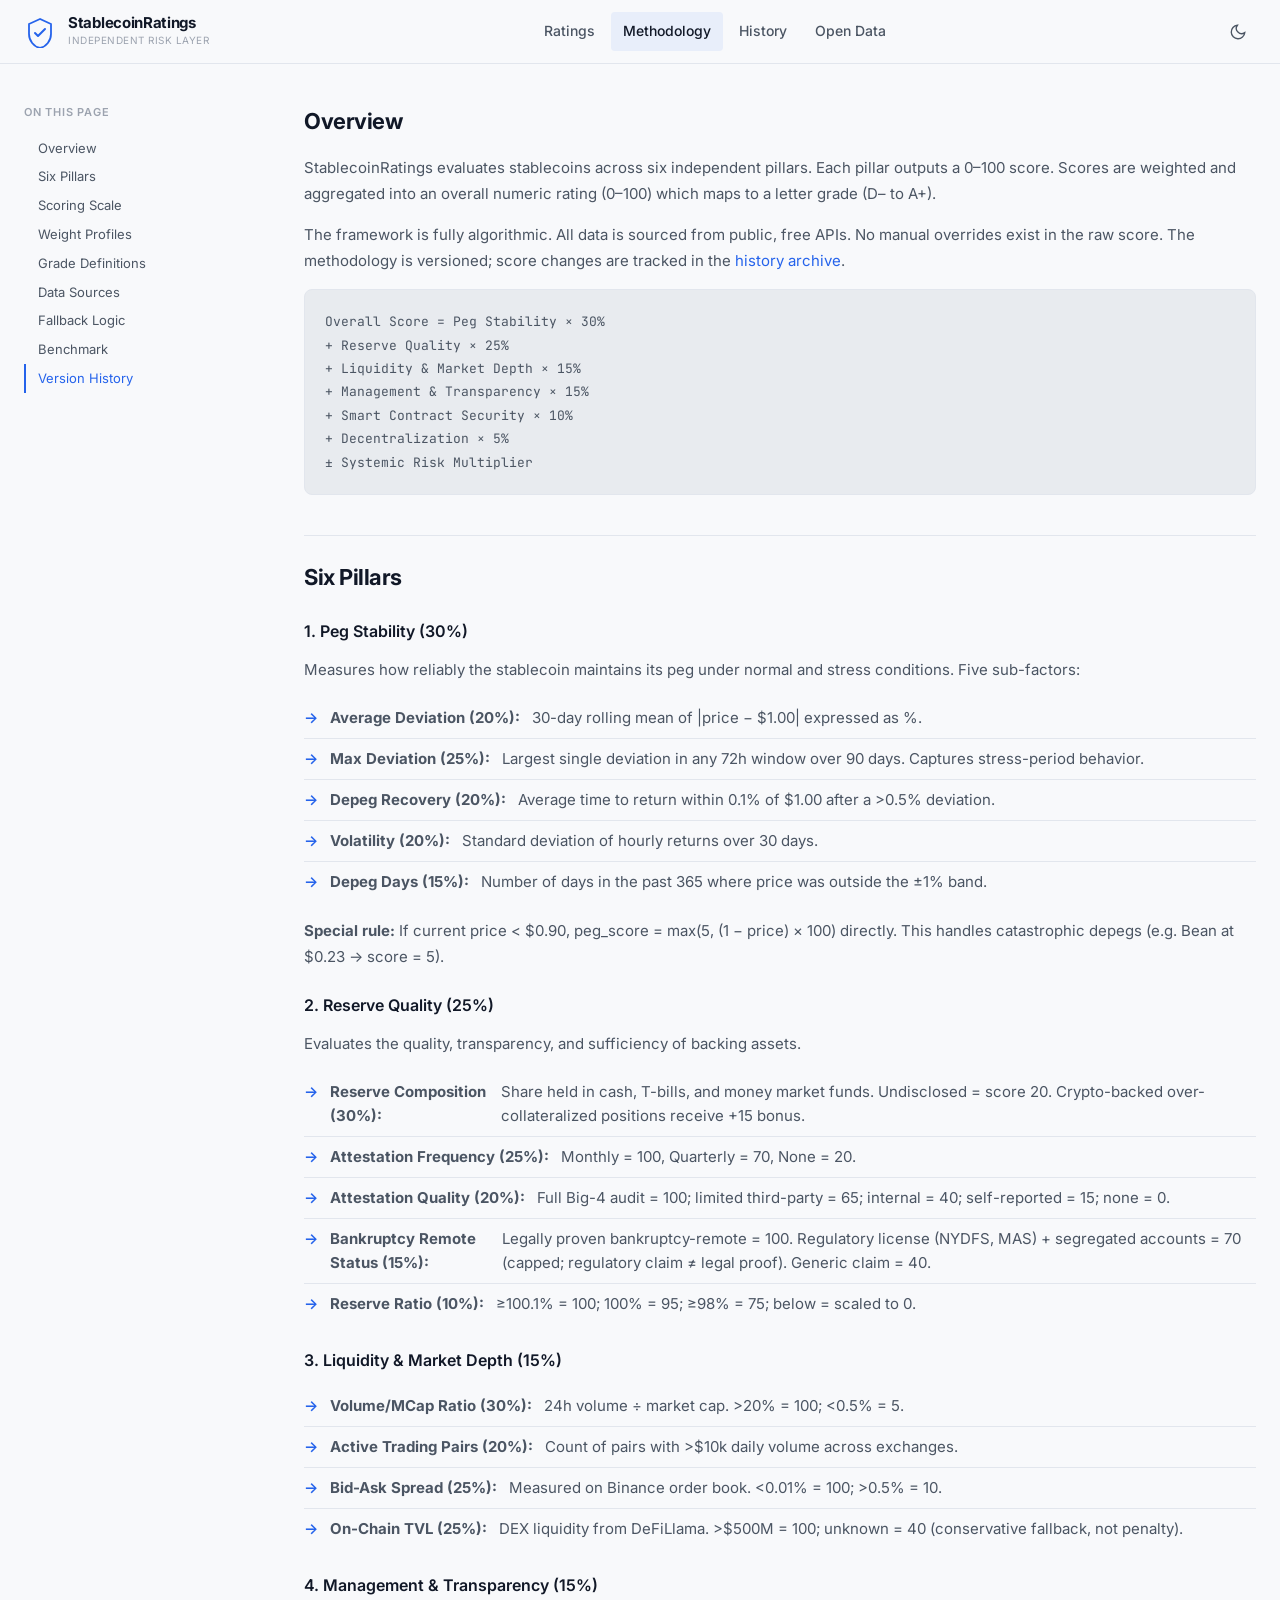
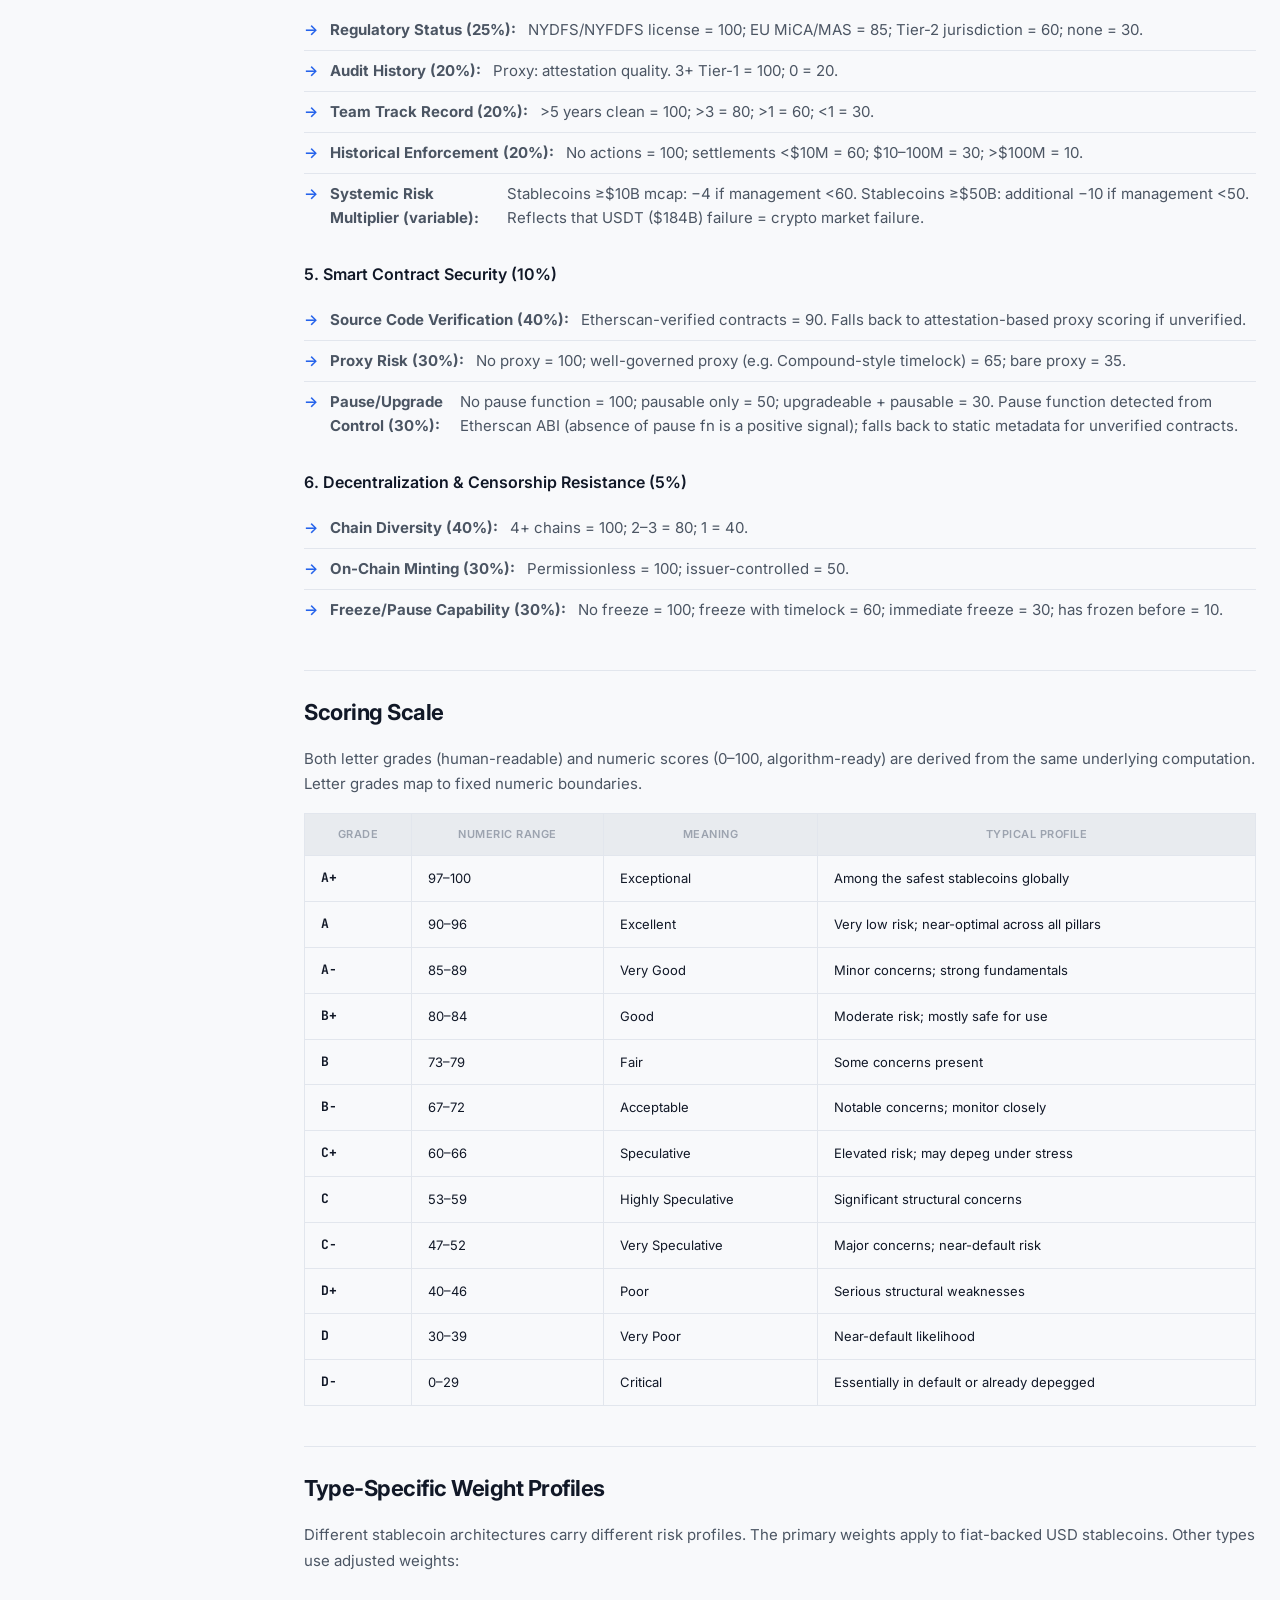
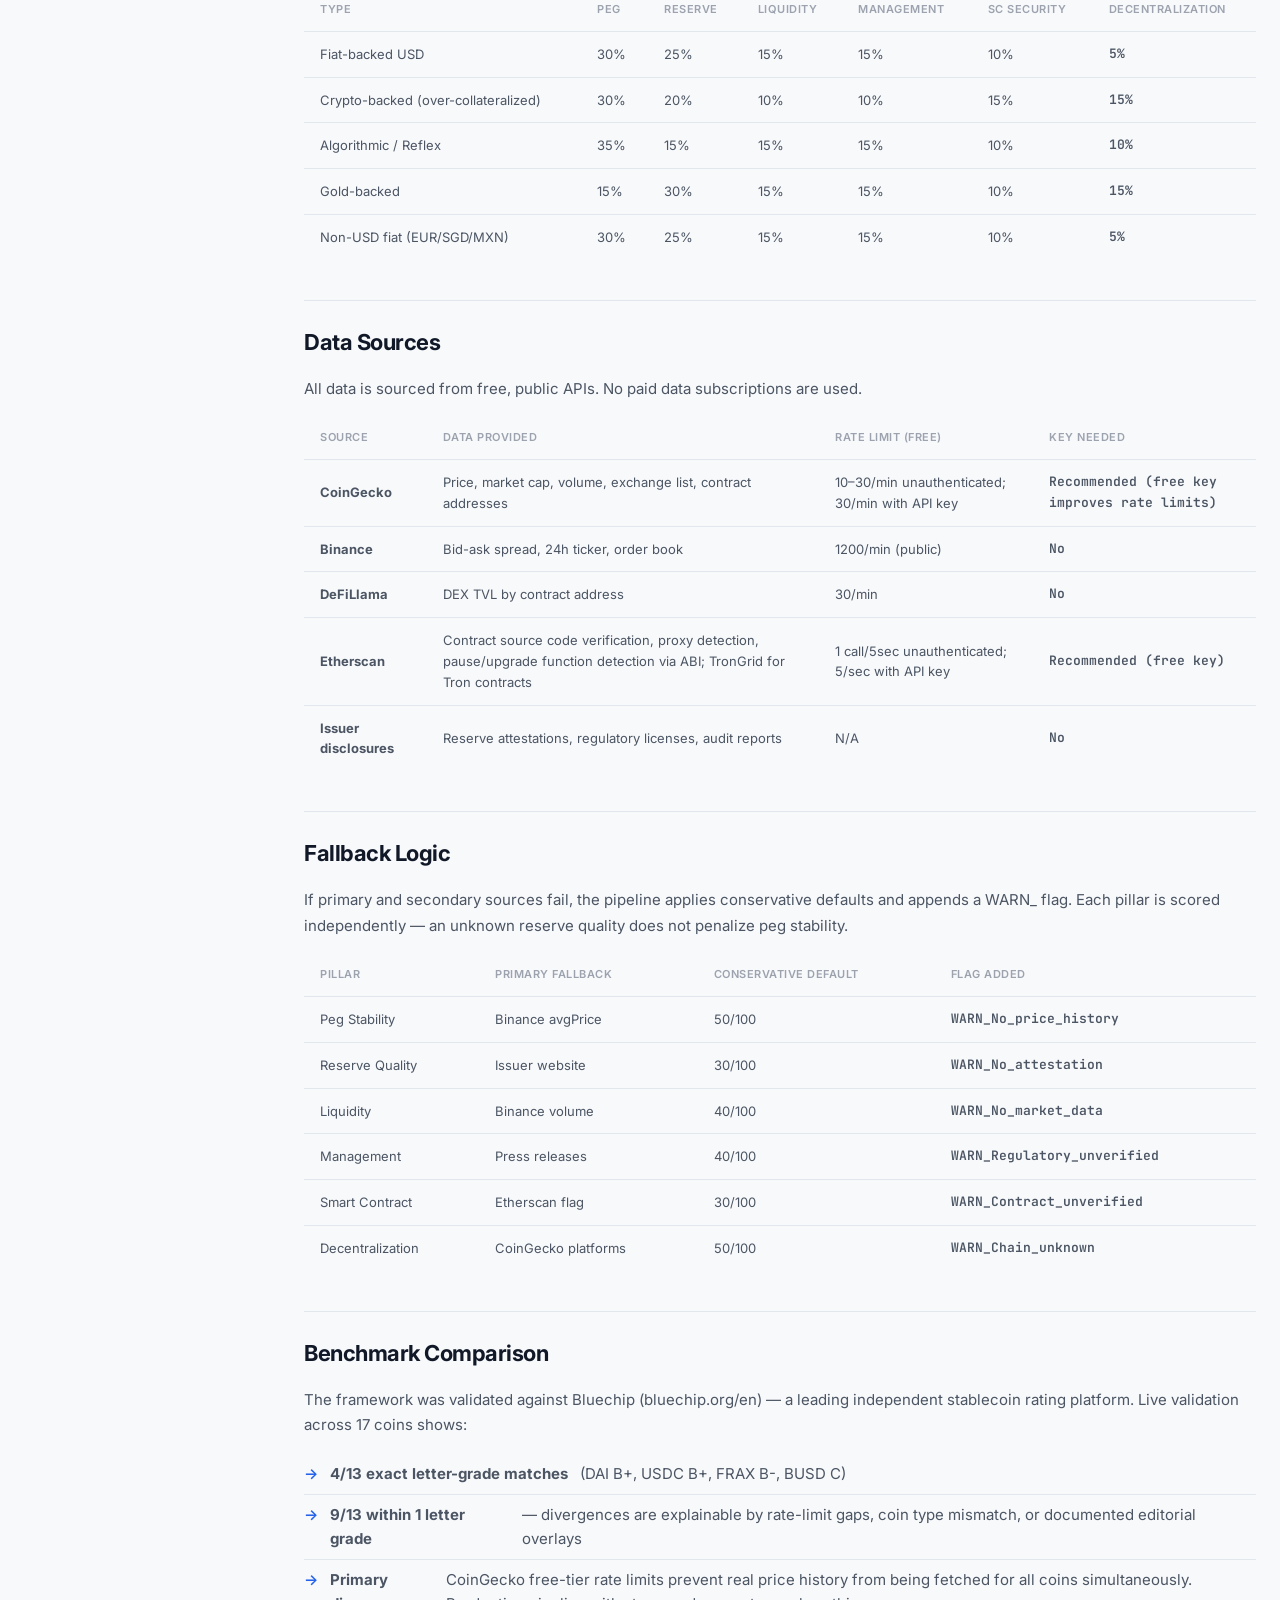
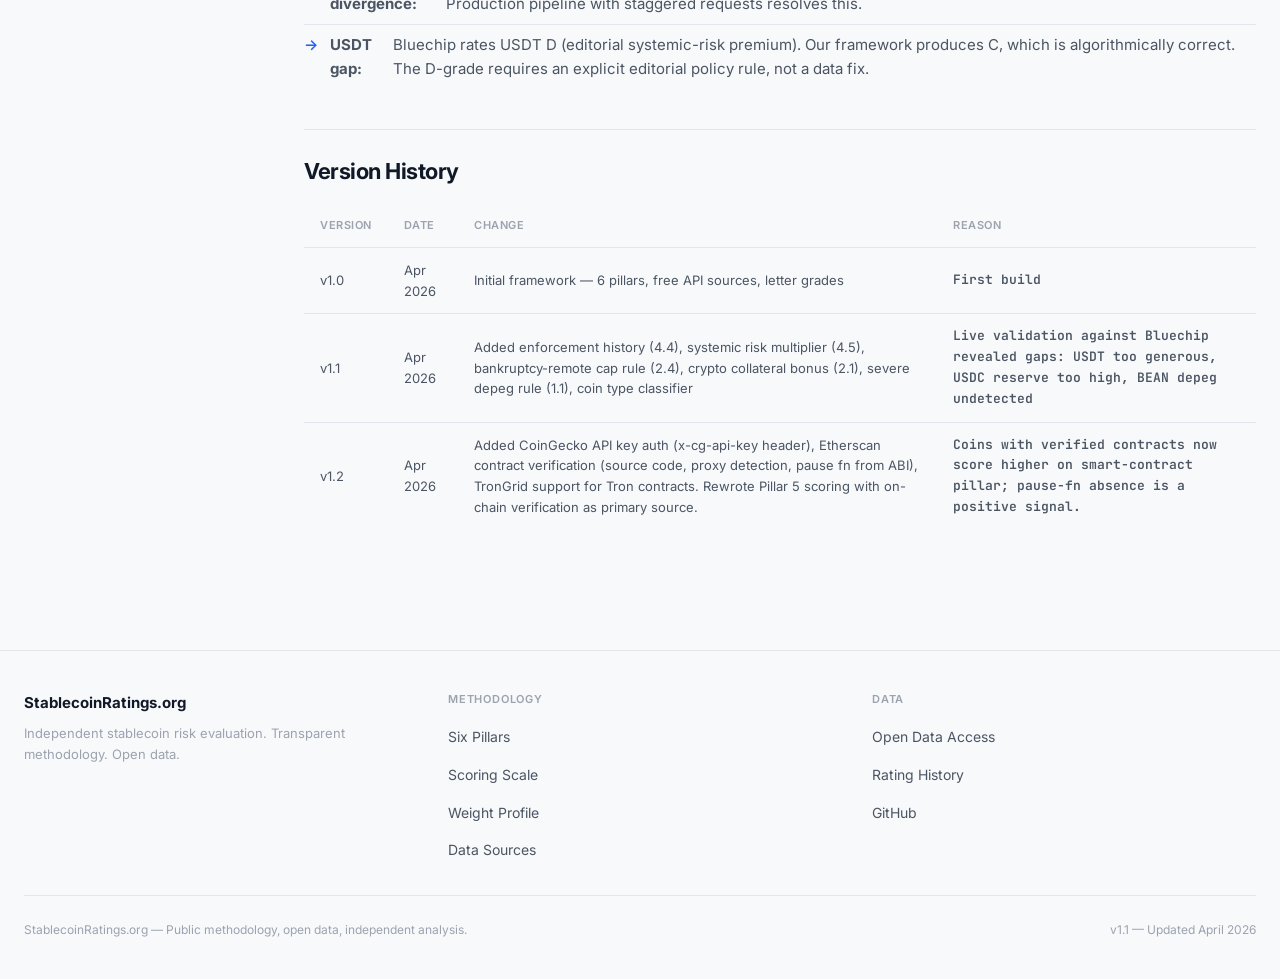
==== commit 2fd644d9: "v1.2: wire CoinGecko+Etherscan API keys, add contract verification, TronGrid support" ====
--- a/site/methodology.html
+++ b/site/methodology.html
@@ -114,9 +114,9 @@
 
             <h3>5. Smart Contract Security (10%)</h3>
             <ul>
-                <li><strong>Audit Status (40%):</strong> Tier-1 audit (OpenZeppelin, Trail of Bits, Consensys) = 100; other = 70; unaudited = 25.</li>
-                <li><strong>Known Exploits (30%):</strong> No exploits = 100; exploit &lt;$10k = 70; &gt;$1M = 5.</li>
-                <li><strong>Upgradeability (30%):</strong> Non-upgradeable or timelock = 100; multisig upgrade = 70; single-key upgrade = 30; has pause function = 40.</li>
+                <li><strong>Source Code Verification (40%):</strong> Etherscan-verified contracts = 90. Falls back to attestation-based proxy scoring if unverified.</li>
+                <li><strong>Proxy Risk (30%):</strong> No proxy = 100; well-governed proxy (e.g. Compound-style timelock) = 65; bare proxy = 35.</li>
+                <li><strong>Pause/Upgrade Control (30%):</strong> No pause function = 100; pausable only = 50; upgradeable + pausable = 30. Pause function detected from Etherscan ABI (absence of pause fn is a positive signal); falls back to static metadata for unverified contracts.</li>
             </ul>
 
             <h3>6. Decentralization &amp; Censorship Resistance (5%)</h3>
@@ -173,10 +173,10 @@
                     <tr><th>Source</th><th>Data Provided</th><th>Rate Limit (Free)</th><th>Key Needed</th></tr>
                 </thead>
                 <tbody>
-                    <tr><td><strong>CoinGecko</strong></td><td>Price, market cap, volume, exchange list, contract addresses</td><td>10–30/min</td><td>No</td></tr>
+                    <tr><td><strong>CoinGecko</strong></td><td>Price, market cap, volume, exchange list, contract addresses</td><td>10–30/min unauthenticated; 30/min with API key</td><td>Recommended (free key improves rate limits)</td></tr>
                     <tr><td><strong>Binance</strong></td><td>Bid-ask spread, 24h ticker, order book</td><td>1200/min (public)</td><td>No</td></tr>
                     <tr><td><strong>DeFiLlama</strong></td><td>DEX TVL by contract address</td><td>30/min</td><td>No</td></tr>
-                    <tr><td><strong>Etherscan</strong></td><td>Contract source code, audit flags, upgrade functions</td><td>5/sec</td><td>Recommended (free key)</td></tr>
+                    <tr><td><strong>Etherscan</strong></td><td>Contract source code verification, proxy detection, pause/upgrade function detection via ABI; TronGrid for Tron contracts</td><td>1 call/5sec unauthenticated; 5/sec with API key</td><td>Recommended (free key)</td></tr>
                     <tr><td><strong>Issuer disclosures</strong></td><td>Reserve attestations, regulatory licenses, audit reports</td><td>N/A</td><td>No</td></tr>
                 </tbody>
             </table>
@@ -215,6 +215,7 @@
                 <tbody>
                     <tr><td>v1.0</td><td>Apr 2026</td><td>Initial framework — 6 pillars, free API sources, letter grades</td><td>First build</td></tr>
                     <tr><td>v1.1</td><td>Apr 2026</td><td>Added enforcement history (4.4), systemic risk multiplier (4.5), bankruptcy-remote cap rule (2.4), crypto collateral bonus (2.1), severe depeg rule (1.1), coin type classifier</td><td>Live validation against Bluechip revealed gaps: USDT too generous, USDC reserve too high, BEAN depeg undetected</td></tr>
+                    <tr><td>v1.2</td><td>Apr 2026</td><td>Added CoinGecko API key auth (x-cg-api-key header), Etherscan contract verification (source code, proxy detection, pause fn from ABI), TronGrid support for Tron contracts. Rewrote Pillar 5 scoring with on-chain verification as primary source.</td><td>Coins with verified contracts now score higher on smart-contract pillar; pause-fn absence is a positive signal.</td></tr>
                 </tbody>
             </table>
 
